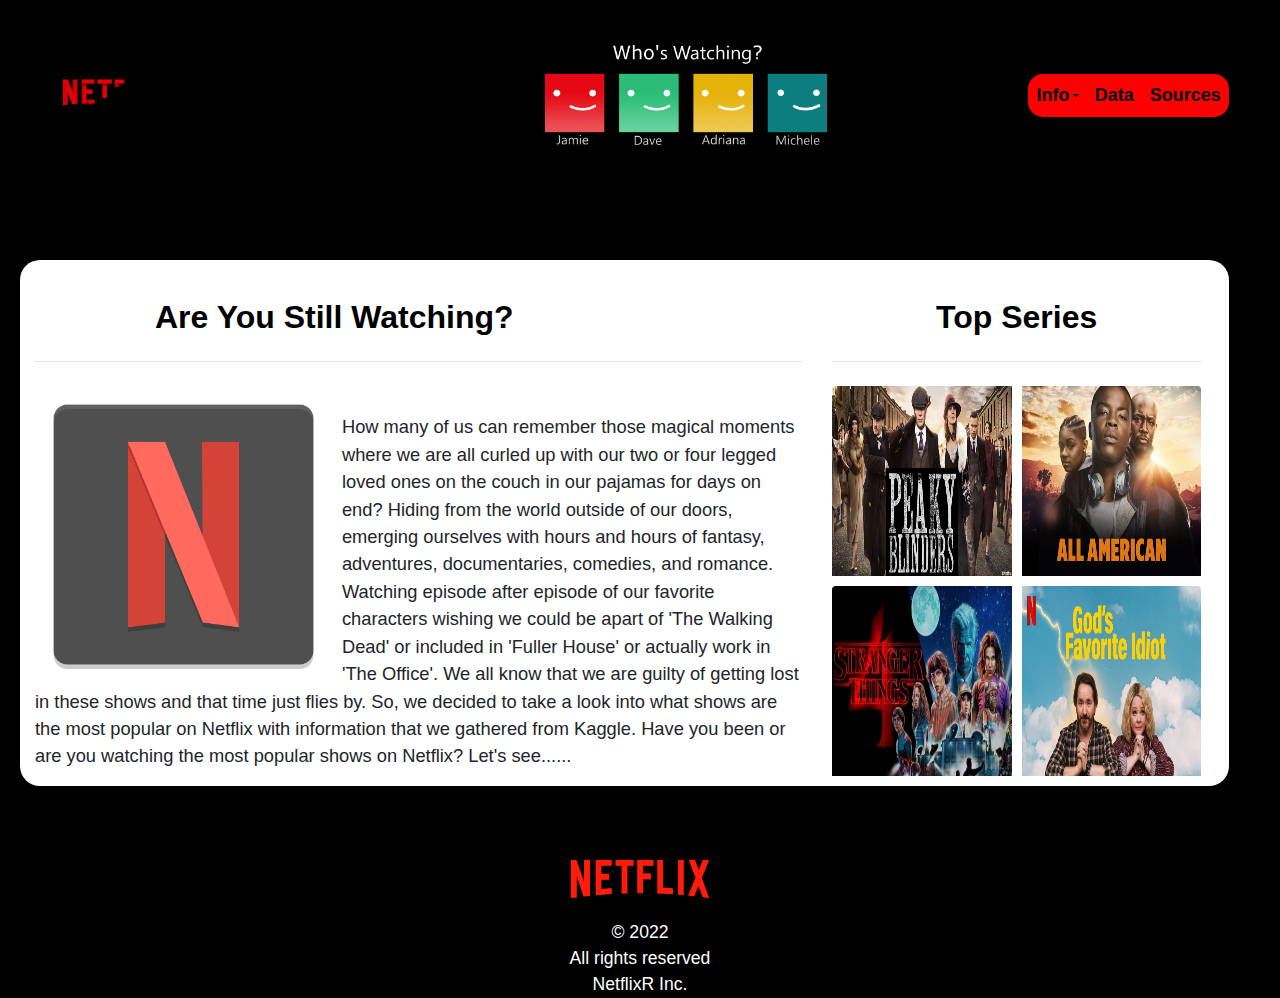
==== Netflix/index.html @ f38c8b85 "updating website" ====
<!DOCTYPE html>
<html lang="en">
<head>
  <meta charset="UTF-8">
  <title>Netflix Home</title>
  <link rel="stylesheet" href="https://stackpath.bootstrapcdn.com/bootstrap/4.3.1/css/bootstrap.min.css" integrity="sha384-ggOyR0iXCbMQv3Xipma34MD+dH/1fQ784/j6cY/iJTQUOhcWr7x9JvoRxT2MZw1T" crossorigin="anonymous">

  <script src="https://code.jquery.com/jquery-3.3.1.slim.min.js" integrity="sha384-q8i/X+965DzO0rT7abK41JStQIAqVgRVzpbzo5smXKp4YfRvH+8abtTE1Pi6jizo" crossorigin="anonymous"></script>
  <script src="https://cdn.jsdelivr.net/npm/@popperjs/core@2.11.5/dist/umd/popper.min.js" integrity="sha384-Xe+8cL9oJa6tN/veChSP7q+mnSPaj5Bcu9mPX5F5xIGE0DVittaqT5lorf0EI7Vk" crossorigin="anonymous"></script>
  <script src="https://cdn.jsdelivr.net/npm/bootstrap@5.2.0-beta1/dist/js/bootstrap.min.js" integrity="sha384-kjU+l4N0Yf4ZOJErLsIcvOU2qSb74wXpOhqTvwVx3OElZRweTnQ6d31fXEoRD1Jy" crossorigin="anonymous"></script>

  <link rel="stylesheet" href="style.css">
</head>
<body>
    <nav class="navbar navbar-expand-lg navbar-light text-bg-dark" id="navtext">
       <img src="images/animatednetflix.png" alt="Netflix" class="upperleft-button">
       <img src="images/whoswatching.png" alt="whoswatching" class="center">
        <div class="collapse navbar-collapse" id="navbarSupportedContent">
            <ul class="navbar-nav mr-auto">
            <li class="nav-item dropdown">
                <a class="nav-link active dropdown-toggle" ref="#" id="navbarDropdown" data-bs-toggle="dropdown" aria-haspopup="menu" aria-expanded="false"><strong><b>Info</b></strong></a>
                <div class="dropdown-menu" aria-labelledby="navbarDropdown">
                <a class="dropdown-item" id="load" href="extract.html"><strong><b>Extract</b></strong></a>
                <a class="dropdown-item" id="extract" href="load.html"><strong><b>Load</b></strong></a> 
                <a class="dropdown-item" id="transform" href="transform.html"><strong><b>Transform</b></strong></a>
                <a class="dropdown-item" id="world map" href="netflixworldmap.html"><strong><b>Netflix World Map</b></strong></a>  
               </div>
            </li>
            <li class="nav-item" id="navtext">
                <a class="nav-link" id="data" href="data.html"><strong><b>Data</b></strong></a>
            </li>
            <li class="nav-item" id="navtext">
                <a class="nav-link" id="sources" href="sources.html"><strong><b>Sources</b></strong></a>
            </li>
            </ul>
        </div>
    </nav>
    <div class="row content">
        <div class="col-sm-12 col-md-8 col-lg-8">
            <h2 class="text-left1"><br>Are You Still Watching?</h2>
            <hr class="my-4">
            <div class="indexcontent">
            <img src="images/netflixblacklogo.png"  alt="Netflix" class="rounded main-image"><br>How many of us can remember those magical moments where we are all curled up with our two or four legged loved ones on the couch in our pajamas for days on end?  Hiding from the world outside of our doors, emerging ourselves with hours and hours of fantasy, adventures, documentaries, comedies, and romance. Watching episode after episode of our favorite characters wishing we could be apart of 'The Walking Dead' or included in 'Fuller House' or actually work in 'The Office'. We all know that we are guilty of getting lost in these shows and that time just flies by. So, we decided to take a look into what shows are the most popular on Netflix with information that we gathered from Kaggle. Have you been or are you watching the most popular shows on Netflix? Let's see......
        </div></div>
         <div class="col-sm-12 col-md-4 col-lg-4" >
            <h2 class="text-left2"><center><br>Top Series</center></h2>
            <hr class="my-4">
            <a href="MaxTemperature.html">
                <img src="images/peakyblinders.png" height="200px" class="rounded float-left thumbnail" alt="netflix">
            </a>
            <a href="Humidity.html">
                <img src="images/allamerican.png" height="200px"class="rounded float-right thumbnail" alt="netflix">
            </a>
            <a href="Cloudiness.html">
                <img src="images/strangerthings.png" height="200px" class="rounded float-left  thumbnail" alt="netflix">
            </a>
            <a href="WindSpeed.html">
                <img src="images/godsfavidiot.png" height="200px" class="rounded float-right  thumbnail" alt="netflix">
            </a>
        </div>
    </div>
    <footer id="footertext" ><center><br><br><img src="images/netflix2.png" alt="Netflix" height="80" color="white" width="140"><br>© 2022<br>All rights reserved<br>NetflixR Inc.</center></footer>
</body>
---- Netflix/style.css ----
/* styling for Pen, not related to box-sizing or layout */

body {
  font-family: sans-serif;
  font-size: 1.1em;
  background-color: black;
  margin: auto;
  padding: auto;
 
}

.content {
  font-size:0.8em;
  margin-top: 100px;
  margin-left: 20px;
  margin-right: 4%;
  background-color: white;
  padding-right: 1%;
  border-radius: 20px;
  }

.indexcontent {
  font-size:1.3em;
}


/* Menu Items */
#navbarDropdown {
  font-family: "Segoe UI", Arial, sans-serif;
  color:black;
  background-color:red;
  border-bottom-left-radius: 15px;
  border-top-left-radius: 15px;

}

::after {
  color:black;
}

#navbarDropdown:hover {
  background:rgba(139, 0, 0, .8);
}

.nav-link:hover {
  background: rgba(139, 0, 0, .8);
}

#data.nav-link:hover {
  background:rgba(139, 0, 0, .8);
}

::after:hover {
  background:rgba(139, 0, 0, .8);
}

#load:hover {
  background:rgba(139, 0, 0, 1);
}

#extract:hover {
  background:rgba(139, 0, 0, 1);
}

#transform:hover {
  background:rgba(139, 0, 0, 1);
}

b {
  font-size: 18px;
  color:black;
  }

#sources.nav-link {
  font-family: "Segoe UI", Arial, sans-serif;
  border-bottom-right-radius: 15px;
  border-top-right-radius: 15px;
}



#data.nav-link {
  font-family: "Segoe UI", Arial, sans-serif;
  color: black;
  background-color: red;
}

.navbar {
  background-color: black;
  font-weight: bold;
  width: 100%;
  padding: 0;
  margin-top: 30px;
  
}


.nav-item2 {
  font-size: 16px;
  color: black;
  background-color: red;

}

div.dropdown-menu.show {
    font-family: "Segoe UI", Arial, sans-serif;
    font-weight: bolder;
    background-color: red;
    border-top-left-radius: 15px;
    border-top-right-radius: 15px;
    border-bottom-left-radius: 15px;
    border-bottom-right-radius: 15px;

}

.nav-link {
  color:black;
  background-color: red;
  }





.nav-link2 {

  color:black;
  background-color: red;
  

}

.navbar-collapse {
  position: absolute;
  right: 4%;
  font-size: small;
 
}

.text-left1 {
  margin-left: 120px;
  color: black;
  font-family: "Segoe UI", Arial, sans-serif;
  font-weight: bolder;
}

.text-left2 {
  
  
  color: black;
  font-family: "Segoe UI", Arial, sans-serif;
  font-weight: bolder;
}



p:not(.intro) {
  text-align: justify;
  color: #7e7e7e;
}

.thumbnail {
  width:50%;
}

.main-image {      
  margin-left: auto;
  margin-right: auto;
  width: 40%;
  float: left;
}

.rounded.float-left.thumbnail {
    padding-bottom: 10px;
    padding-right: 5px;
    
}

.imagesize { 
  width: 100%;

}
.rounded.main-image {
  padding-right: 10px;
}

.rounded.float-right.thumbnail {
  padding-bottom: 10px;
  padding-left: 5px;
}

.upperleft-button {
    height: 130px;
    width: 140px;
    background: black;
    margin-left: 15px;
}


.res-circle { 
    width: 20%;
    border-radius:25%;
    line-height:0;
    position: relative;
}

.res-circle::after {
    content: "";
    display: block;
    padding-bottom: 100%;
}

#footertext {
  color:white;
}

.center {
  display: block;
  margin-left: 30.5%;
  width: 22%;
}

.col-sm-12.col-md-12 {
 width: 100%;
 
}
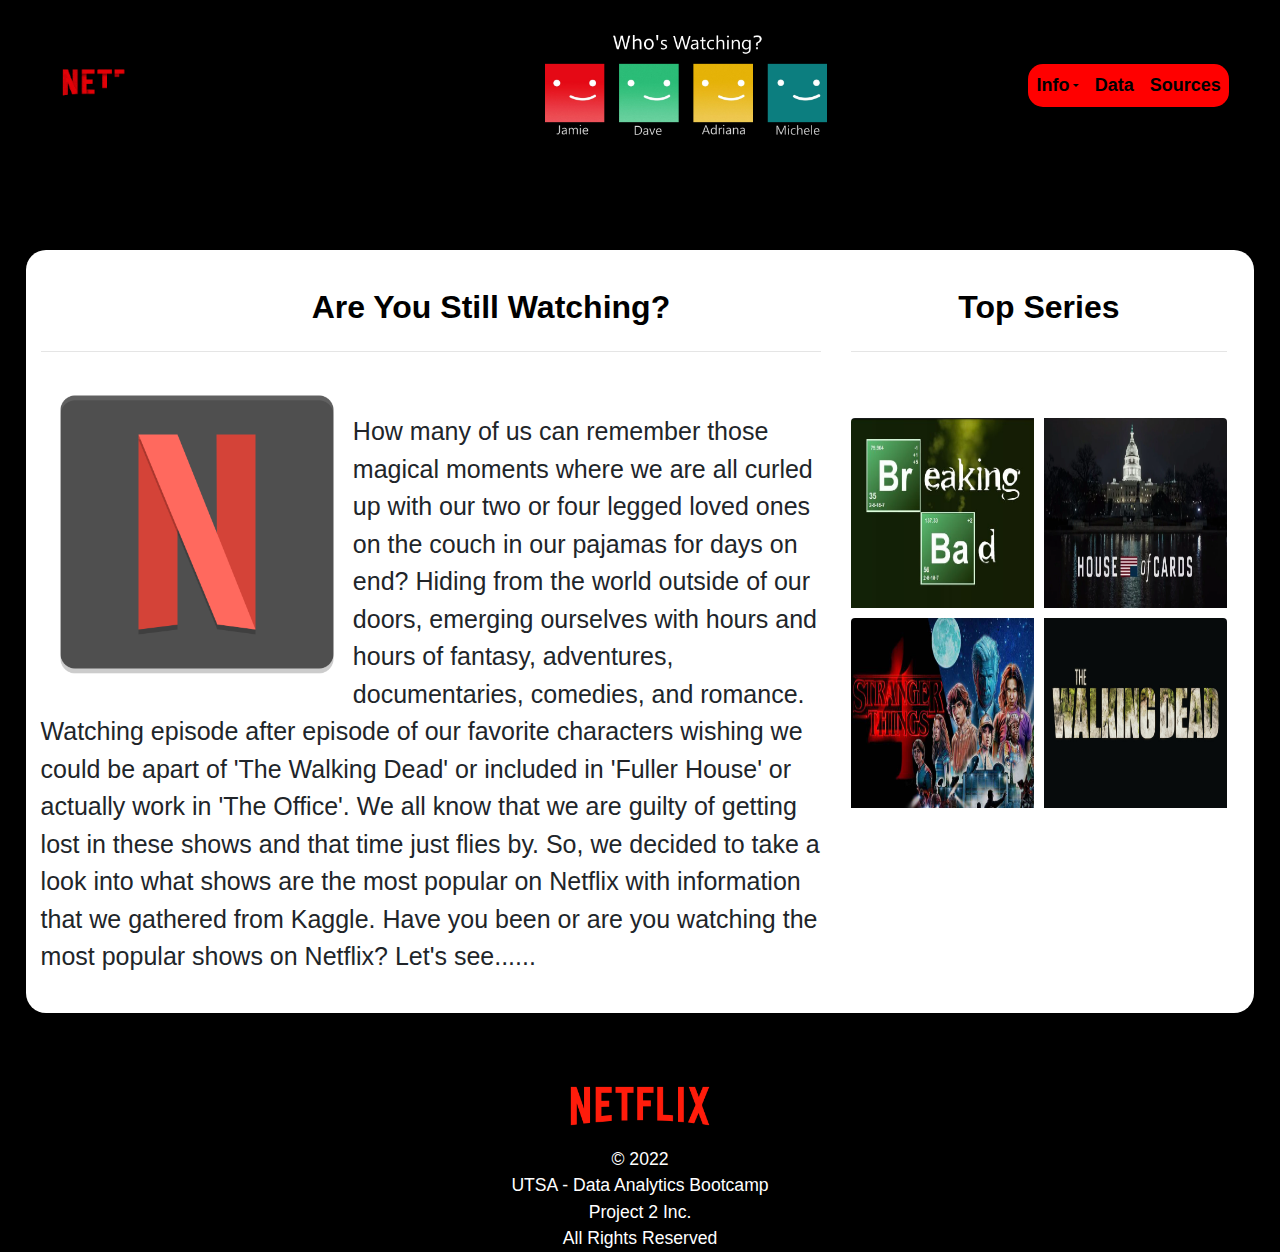
==== commit d12523d4: "Final Website Product" ====
--- a/Netflix/index.html
+++ b/Netflix/index.html
@@ -21,8 +21,8 @@
                 <a class="nav-link active dropdown-toggle" ref="#" id="navbarDropdown" data-bs-toggle="dropdown" aria-haspopup="menu" aria-expanded="false"><strong><b>Info</b></strong></a>
                 <div class="dropdown-menu" aria-labelledby="navbarDropdown">
                 <a class="dropdown-item" id="load" href="extract.html"><strong><b>Extract</b></strong></a>
-                <a class="dropdown-item" id="extract" href="load.html"><strong><b>Load</b></strong></a> 
-                <a class="dropdown-item" id="transform" href="transform.html"><strong><b>Transform</b></strong></a>
+                <a class="dropdown-item" id="extract" href="transform.html"><strong><b>Transform</b></strong></a> 
+                <a class="dropdown-item" id="transform" href="load.html"><strong><b>Load</b></strong></a>
                 <a class="dropdown-item" id="world map" href="netflixworldmap.html"><strong><b>Netflix World Map</b></strong></a>  
                </div>
             </li>
@@ -30,34 +30,34 @@
                 <a class="nav-link" id="data" href="data.html"><strong><b>Data</b></strong></a>
             </li>
             <li class="nav-item" id="navtext">
-                <a class="nav-link" id="sources" href="sources.html"><strong><b>Sources</b></strong></a>
+                <a class="nav-link" id="sources" href="https://www.kaggle.com/datasets/victorsoeiro/netflix-tv-shows-and-movies"><strong><b>Sources</b></strong></a>
             </li>
             </ul>
         </div>
     </nav>
     <div class="row content">
         <div class="col-sm-12 col-md-8 col-lg-8">
-            <h2 class="text-left1"><br>Are You Still Watching?</h2>
+            <h2 class="text-left1"><br><center>Are You Still Watching?</center></h2>
             <hr class="my-4">
             <div class="indexcontent">
-            <img src="images/netflixblacklogo.png"  alt="Netflix" class="rounded main-image"><br>How many of us can remember those magical moments where we are all curled up with our two or four legged loved ones on the couch in our pajamas for days on end?  Hiding from the world outside of our doors, emerging ourselves with hours and hours of fantasy, adventures, documentaries, comedies, and romance. Watching episode after episode of our favorite characters wishing we could be apart of 'The Walking Dead' or included in 'Fuller House' or actually work in 'The Office'. We all know that we are guilty of getting lost in these shows and that time just flies by. So, we decided to take a look into what shows are the most popular on Netflix with information that we gathered from Kaggle. Have you been or are you watching the most popular shows on Netflix? Let's see......
+            <img src="images/netflixblacklogo.png"  alt="Netflix" class="rounded main-image"><br>How many of us can remember those magical moments where we are all curled up with our two or four legged loved ones on the couch in our pajamas for days on end?  Hiding from the world outside of our doors, emerging ourselves with hours and hours of fantasy, adventures, documentaries, comedies, and romance. Watching episode after episode of our favorite characters wishing we could be apart of 'The Walking Dead' or included in 'Fuller House' or actually work in 'The Office'. We all know that we are guilty of getting lost in these shows and that time just flies by. So, we decided to take a look into what shows are the most popular on Netflix with information that we gathered from Kaggle. Have you been or are you watching the most popular shows on Netflix? Let's see......<br><br>
         </div></div>
          <div class="col-sm-12 col-md-4 col-lg-4" >
             <h2 class="text-left2"><center><br>Top Series</center></h2>
-            <hr class="my-4">
+            <hr class="my-4"><br><br>
             <a href="MaxTemperature.html">
-                <img src="images/peakyblinders.png" height="200px" class="rounded float-left thumbnail" alt="netflix">
+                <img src="images/breakingbad.png" height="200px" class="rounded float-left thumbnail" alt="netflix">
             </a>
             <a href="Humidity.html">
-                <img src="images/allamerican.png" height="200px"class="rounded float-right thumbnail" alt="netflix">
+                <img src="images/houseofcards.png" height="200px"class="rounded float-right thumbnail" alt="netflix">
             </a>
             <a href="Cloudiness.html">
                 <img src="images/strangerthings.png" height="200px" class="rounded float-left  thumbnail" alt="netflix">
             </a>
             <a href="WindSpeed.html">
-                <img src="images/godsfavidiot.png" height="200px" class="rounded float-right  thumbnail" alt="netflix">
+                <img src="images/walkingdead.png" height="200px" class="rounded float-right  thumbnail" alt="netflix">
             </a>
         </div>
     </div>
-    <footer id="footertext" ><center><br><br><img src="images/netflix2.png" alt="Netflix" height="80" color="white" width="140"><br>© 2022<br>All rights reserved<br>NetflixR Inc.</center></footer>
+    <footer id="footertext" ><center><br><br><img src="images/netflix2.png" alt="Netflix" height="80" color="white" width="140"><br>© 2022<br>UTSA - Data Analytics Bootcamp<br>Project 2 Inc.<br>All Rights Reserved</center></footer>
 </body>--- a/Netflix/style.css
+++ b/Netflix/style.css
@@ -12,17 +12,17 @@
 .content {
   font-size:0.8em;
   margin-top: 100px;
-  margin-left: 20px;
-  margin-right: 4%;
+  margin-left: 2%;
+  margin-right: 2%;
   background-color: white;
   padding-right: 1%;
   border-radius: 20px;
   }
 
-.indexcontent {
-  font-size:1.3em;
-}
-
+  .indexcontent {
+    font-size:25px;
+  }
+  
 
 /* Menu Items */
 #navbarDropdown {
@@ -90,8 +90,7 @@
   font-weight: bold;
   width: 100%;
   padding: 0;
-  margin-top: 30px;
-  
+  margin-top: 20px;
 }
 
 
@@ -152,7 +151,11 @@
   font-weight: bolder;
 }
 
-
+.worldmap {
+  height: 650px; 
+  width: 120%;
+  margin-left: 24%;
+}
 
 p:not(.intro) {
   text-align: justify;
@@ -181,8 +184,62 @@
 
 }
 .rounded.main-image {
+
+
+}
+
+.rounded.main-image4 {
+  margin-left: 190px;
+  width: 50%;
+  float: center;
+}
+
+.rounded.main-image5 {
+  margin-left: auto;
+  margin-right: 100px;
+  width: 292px;
+  height: 456px;
+  float: center;
+}
+
+.newheader {
+
+  width: 292px;
+  height: 456px;
+  
+}
+
+.rounded.main-image6 {
+  margin-left: auto;
+  margin-right: 100px;
+  width: 292px;
+  height: 456px;
+  float: right;
+}
+
+.text1 {
+
+  margin-left: 80%;
+}
+
+li.class { 
+  font-size: 27px;
+}
+
+.rounded.main-image2 {
+  margin-left: 190px;
   padding-right: 10px;
-}
+  width: 70%;
+}
+
+.rounded.main-image3 {
+  width: 70%;
+  height:100%;
+  margin-left: 190px;
+  padding-right: 10px;
+  
+}
+
 
 .rounded.float-right.thumbnail {
   padding-bottom: 10px;
@@ -219,9 +276,3 @@
   margin-left: 30.5%;
   width: 22%;
 }
-
-.col-sm-12.col-md-12 {
- width: 100%;
- 
-}
-
